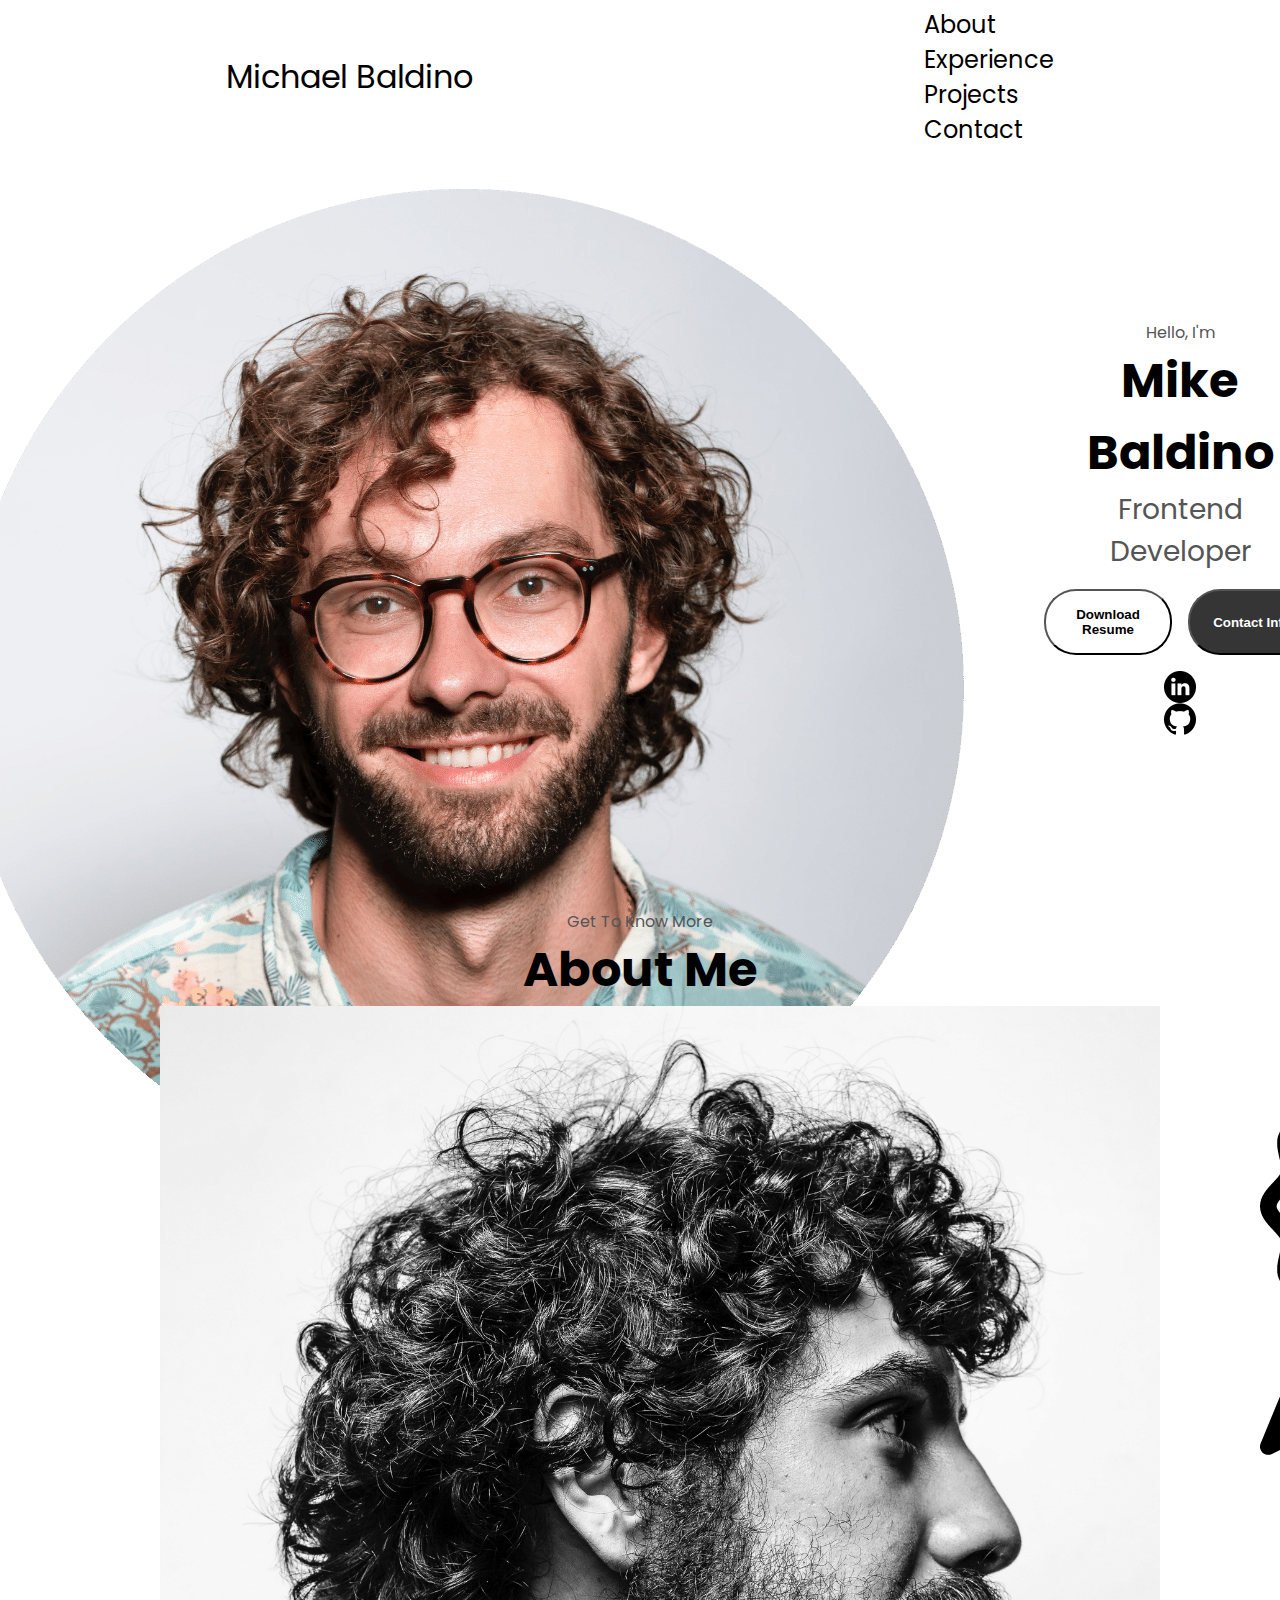
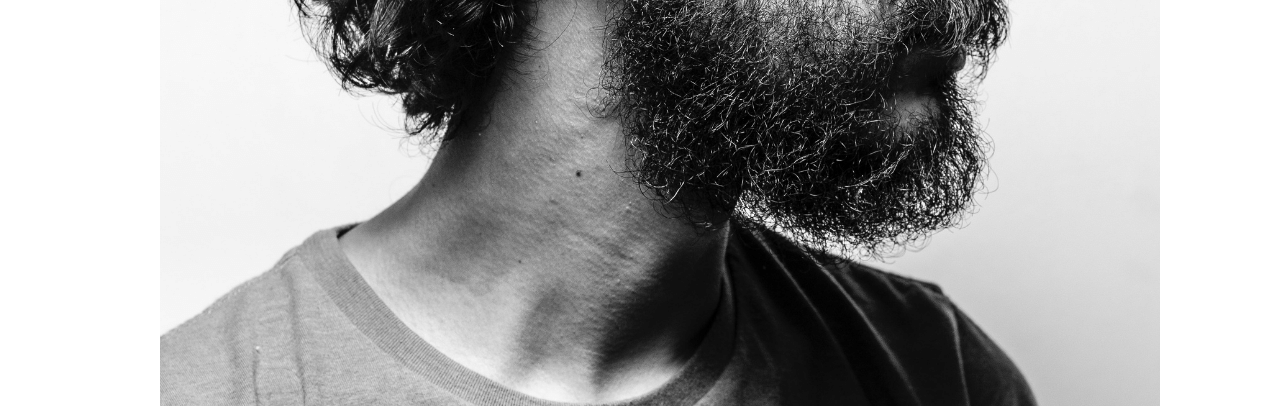
==== index.html @ d4e1bac2 "First Steps" ====
<!DOCTYPE html>
<html lang="en">
<head>
    <meta charset="UTF-8">
    <meta name="viewport" content="width=device-width, initial-scale=1.0">
    <title>My Portfolio</title>
    <link rel="stylesheet" href= "style.css" />
    <link rel="stylesheet" href= "mediaqueriers.css" />
</head>
<body>
    <nav id="desktop-nav">
        <div class="logo">Michael Baldino</div>
        <div>
            <ul class="nav-links">
                <li> <a href= "#about"> About</a></li> 
                <li> <a href= "#experience"> Experience</a></li> 
                <li> <a href= "#projects"> Projects</a></li> 
                <li> <a href= "#contact"> Contact</a></li> 
             </ul>
        </div>
    </nav>
    <nav id="hamburger-nav">
        <div class="logo">Michael Baldino</div>
        <div class="hamburger-menu">
            <div class="hamburger-icon" onclick="toggleMenu()">
                <span></span>
                <span></span>
                <span></span>
            </div>
            <div class="menu-links">
                <li> <a href= "#about" onclick="toggleMenu()"> About</a></li> 
                <li> <a href= "#experience" onclick="toggleMenu()"> Experience</a></li> 
                <li> <a href= "#projects" onclick="toggleMenu()"> Projects</a></li> 
                <li> <a href= "#contact" onclick="toggleMenu()"> Contact</a></li>  
            </div>
        </div>
    </nav>
    <section id="profile">
        <div class="section_pic-container">
            <img src="./assets/profile-pic.png" alt=" Pic of dude">
        </div>
        <div class="section__text">
            <p class="section__text__p1"> Hello, I'm</p>
            <h1 class = "title"> Mike Baldino</h1>
            <p class="section__text__p2">Frontend Developer</p>
            <div class="btn-container">
                <button class="btn btn-color-2" 
                onclick = "window.open('./assets/resume-example.pdf')">
                Download Resume
                </button>

                <button class="btn btn-color-1" 
                onclick = "location.href= './#contact'">
                Contact Info
                </button>
            </div>
            <div id="socials-container">
                <img src="./assets/linkedin.png" alt ="My linkedin Profile" class= "icon"
                onclick= "location.href= 'https://linkedin.com/'"
                />
            </div>
                <img src="./assets/github.png" 
                alt ="My github Profile" 
                class= "icon"
                onclick= "location.href= 'https://github.com/'"
            />
        </div>
        </div>
    </section>
    <section id="about"> 
        <p class="section__text__p1">Get To Know More</p>
        <h1 class ="title"> About Me</h1>
        <div class="section-container"> 
            <div class="section__pic--container">
                <img src="./assets/about-pic.png" 
                alt = "progile picture"
                class = "about-pic"
                />
            </div>
            <div class= "about-details-container">
                <div class="about-containers">
                    <div class="details-container">
                    <img src="./assets/experience.png" 
                    alt="expereince icon"
                    class = icon;
                    />
                    </div>
                </div>
                </div>
                </div>
    </section>
    <script src="script.js"></script>
</body>
</html>
---- style.css ----
/* General */
@import url('https://fonts.googleapis.com/css2?family=Poppins:wght@300;400;500;600&display=swap');
*{
    margin: 0;
    padding: 0;

}

body {
    font-family: "Poppins", sans-serif;
}

html {
    scroll-behavior: smooth;
}

p {
    color: rgb(85, 85, 85);
}

/* TRANSITION */

a, .btn {
    transition: all 300ms ease;
}

/* Desktop Nav */

nav, nav-links
 {
    display: flex;
}

nav {
    justify-content: space-around;
    align-items: center;
    height: 17vh;
}

.nav-links {
gap: 2rem;
list-style: none;
font-size: 1.5rem;
}

a {
    color: black;
    text-decoration: none;
    text-decoration-color: white;
}

a:hover { 
    color: grey;
    text-decoration: underline;
    text-underline-offset: 1rem;
    text-decoration-color: rgb(181, 181, 181);
}

.logo { 
    font-size: 2rem;
}

.logo:hover {
    cursor: default;
}

/*HAMBURGER MENU */

#hamburger-nav {
    display: none;
}

.hamburger-menu {
    position: relative;
    display: inline-block;
}

.hamburger-icon {
    display: flex;
    flex-direction: column;
    justify-content: space-between;
    height: 24px;
    width: 30px;
    cursor: pointer;
}

.hamburger-icon span {
    width: 100%;
    height: 2px;
    background-color: black;
    transition: all 0.3 ease-in-out;
} 

.menu-links {
    position: absolute;
    top: 100%;
    right: 0;
    background-color: white;
    width: fit-content;
    max-height: 0;
    overflow: hidden;
    transition: all 0.3 ease-in-out;
}

.menu-links a {
    display: block;
    padding: 10px;
    text-align: center;
    font-size: 1.5rem;
    color: black;
    text-decoration: none;
    transition: all 0.3 ease-in-out;
}

.menu-links li {
    list-style: none;
}

.menu-links.open {
    max-height: 300px;
}

.hamburger-icon.open span:first-child {
    transform: rotate(45deg) translate(10px, 5px);
}

.hamburger-icon.open span:child(2) {
  opacity: 0;
}

.hamburger-icon.open span:last-child {
    transform: rotate(-45deg) translate(10px, -5px);
}

.hamburger-icon span:first-child {
    transform: none;
}

.hamburger-icon span:first-child {
    opacity:1;
}

.hamburger-icon span:first-child {
    transform: none;
}

/* SECTIONS */

section {
    padding-top: 4vh;
    height: 96vh;
    margin: 0 10rem;
    box-sizing: border-box;
    min-height: fit-content;
}

.section-container {
    display:flex;
}

/* Profile Section */

#profile { 
    display: flex;
    justify-content: center;
    gap: 5rem;
    height: 80vh;
}

.section__pic-container {
    display: flex;
    height: 400px;
    width: 400px;
    margin: auto 0;
}

.section__text { 
    align-self: center;
    text-align: center; 
}

.section__text_p {
    font-weight: 600;
}

.section__text__p1 {
    text-align: center;
}

.section__text__p2 {
    font-size: 1.75rem;
    margin-bottom: 1rem;
}

.title {
    font-size: 3rem;
    text-align: center;
}

#socials-container { 
    display: flex;
    justify-content: center;
    margin-top: 1rem;
    gap: 1rem;
}

/* ICONS */

.icon { 
    cursor: pointer;
    height: 2rem;
}

/* BUTTONS */

.btn-container {
    display: flex;
    justify-content: center;
    gap: 1rem;
}

.btn {
    font-weight: 600;
    transition: all 300ms ease;
    padding: 1rem;
    width: 8rem;
    border-radius: 2rem;
}

.btn-color-1, .btn-color-2 {
    border: rgb(53,53, 53) 0.1 rem solid;
}

.btn-color-1:hover, .btn-color-2:hover {
    cursor: pointer;
}

.btn-color-1, .btn-color-2:hover {
    background: rgb(53, 53,53);
    color: white;
}

.btn-color-1:hover {
    background: rgb(0, 0, 0);
}

.btn-color-2 {
    background: none;
}

.btn-color-2:hover {
    border: rgb(255, 255, 255) 0.1rem solid;
}

.btn-container {
    gap: 1rem;
}
---- mediaqueriers.css ----
@media screen and (max-width: 1200px) {
    #desktop-nav {
        display: none;
    }
    #hamburger-nav {
        display: flex;
    }
}
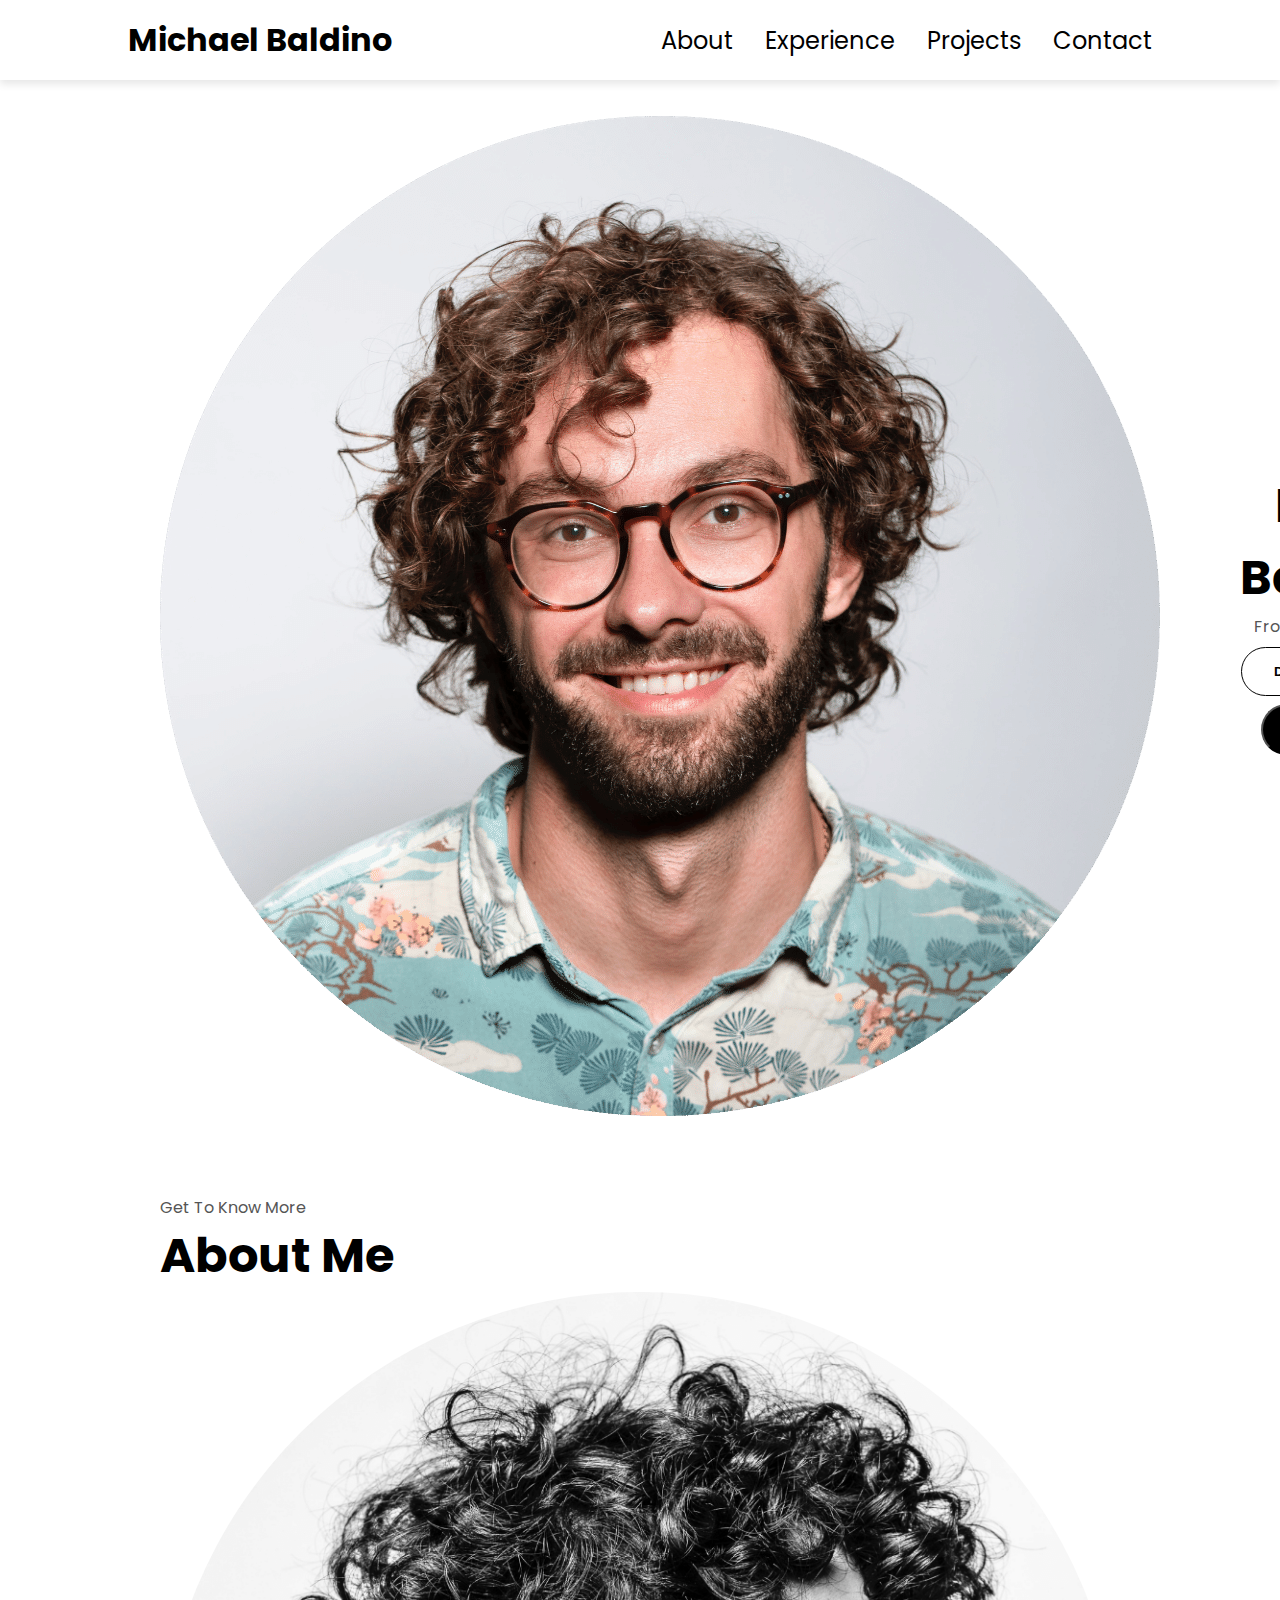
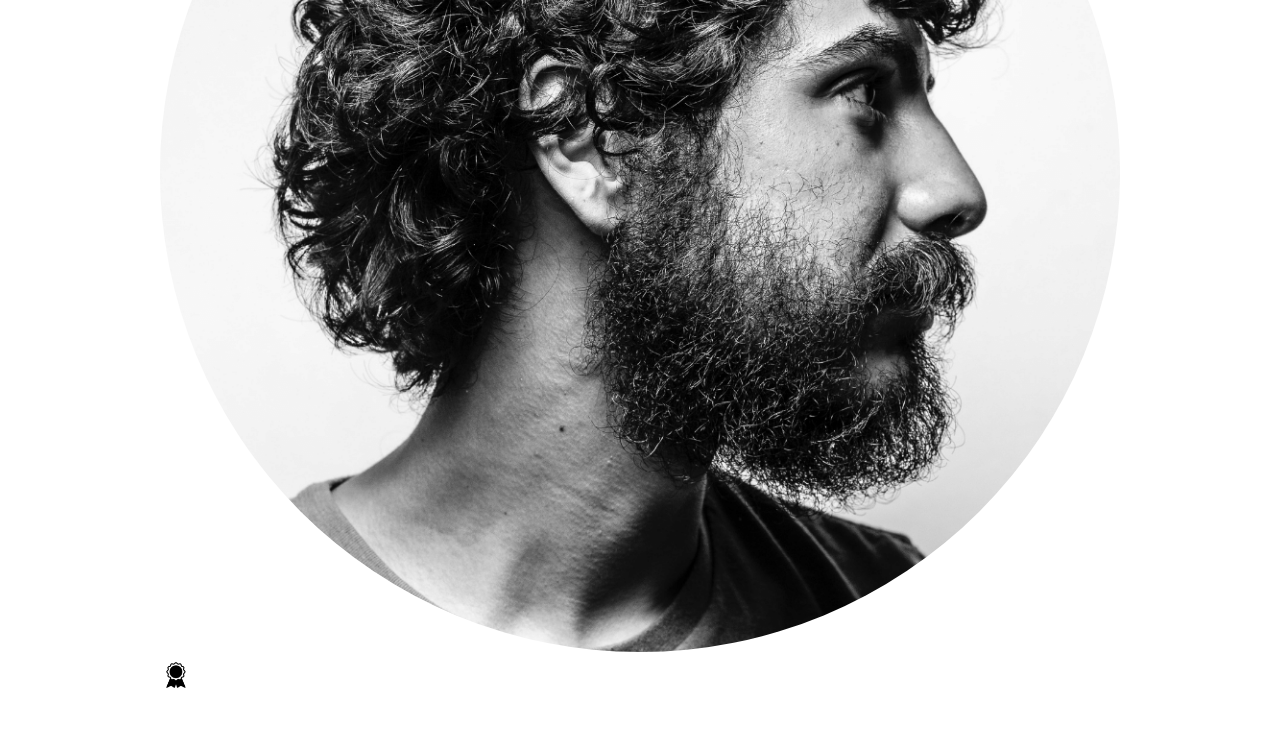
==== commit 9b02db49: "Addition of Projects page and Adding project" ====
--- a/index.html
+++ b/index.html
@@ -4,21 +4,22 @@
     <meta charset="UTF-8">
     <meta name="viewport" content="width=device-width, initial-scale=1.0">
     <title>My Portfolio</title>
-    <link rel="stylesheet" href= "style.css" />
-    <link rel="stylesheet" href= "mediaqueriers.css" />
+    <link rel="stylesheet" href="style.css" />
+    <link rel="stylesheet" href="mediaqueries.css" />
 </head>
 <body>
+    <!-- Desktop Navigation -->
     <nav id="desktop-nav">
         <div class="logo">Michael Baldino</div>
-        <div>
-            <ul class="nav-links">
-                <li> <a href= "#about"> About</a></li> 
-                <li> <a href= "#experience"> Experience</a></li> 
-                <li> <a href= "#projects"> Projects</a></li> 
-                <li> <a href= "#contact"> Contact</a></li> 
-             </ul>
-        </div>
+        <ul class="nav-links">
+            <li><a href="#about">About</a></li>
+            <li><a href="#experience">Experience</a></li>
+            <li><a href="projects.html">Projects</a></li>
+            <li><a href="#contact">Contact</a></li>
+        </ul>
     </nav>
+
+    <!-- Hamburger Navigation -->
     <nav id="hamburger-nav">
         <div class="logo">Michael Baldino</div>
         <div class="hamburger-menu">
@@ -27,68 +28,55 @@
                 <span></span>
                 <span></span>
             </div>
-            <div class="menu-links">
-                <li> <a href= "#about" onclick="toggleMenu()"> About</a></li> 
-                <li> <a href= "#experience" onclick="toggleMenu()"> Experience</a></li> 
-                <li> <a href= "#projects" onclick="toggleMenu()"> Projects</a></li> 
-                <li> <a href= "#contact" onclick="toggleMenu()"> Contact</a></li>  
-            </div>
+            <ul class="menu-links">
+                <li><a href="#about" onclick="toggleMenu()">About</a></li>
+                <li><a href="#experience" onclick="toggleMenu()">Experience</a></li>
+                <li><a href="projects.html">Projects</a></li>
+                <li><a href="#contact" onclick="toggleMenu()">Contact</a></li>
+            </ul>
         </div>
     </nav>
+
+    <!-- Profile Section -->
     <section id="profile">
         <div class="section_pic-container">
-            <img src="./assets/profile-pic.png" alt=" Pic of dude">
+            <img src="./assets/profile-pic.png" alt="Profile Picture of Michael Baldino">
         </div>
         <div class="section__text">
-            <p class="section__text__p1"> Hello, I'm</p>
-            <h1 class = "title"> Mike Baldino</h1>
+            <p class="section__text__p1">Hello, I'm</p>
+            <h1 class="title">Mike Baldino</h1>
             <p class="section__text__p2">Frontend Developer</p>
-            <div class="btn-container">
-                <button class="btn btn-color-2" 
-                onclick = "window.open('./assets/resume-example.pdf')">
-                Download Resume
+            <div class="btn-container"> 
+                <button class="btn btn-color-2" onclick="window.open('./assets/Michael_Baldino_Resume.pdf')">
+                    Download Resume
                 </button>
-
-                <button class="btn btn-color-1" 
-                onclick = "location.href= './#contact'">
-                Contact Info
+                <button class="btn btn-color-1" onclick="location.href='#contact'">
+                    Contact Info
                 </button>
             </div>
             <div id="socials-container">
-                <img src="./assets/linkedin.png" alt ="My linkedin Profile" class= "icon"
-                onclick= "location.href= 'https://linkedin.com/'"
-                />
+                <img src="./assets/linkedin.png" alt="LinkedIn Profile" class="icon" onclick="location.href='https://linkedin.com/'">
+                <img src="./assets/github.png" alt="GitHub Profile" class="icon" onclick="location.href='https://github.com/'">
             </div>
-                <img src="./assets/github.png" 
-                alt ="My github Profile" 
-                class= "icon"
-                onclick= "location.href= 'https://github.com/'"
-            />
-        </div>
         </div>
     </section>
-    <section id="about"> 
+
+    <!-- About Section -->
+    <section id="about">
         <p class="section__text__p1">Get To Know More</p>
-        <h1 class ="title"> About Me</h1>
-        <div class="section-container"> 
-            <div class="section__pic--container">
-                <img src="./assets/about-pic.png" 
-                alt = "progile picture"
-                class = "about-pic"
-                />
+        <h1 class="title">About Me</h1>
+        <div class="section-container">
+            <div class="section__pic-container">
+                <img src="./assets/about-pic.png" alt="Profile Picture" class="about-pic">
             </div>
-            <div class= "about-details-container">
-                <div class="about-containers">
-                    <div class="details-container">
-                    <img src="./assets/experience.png" 
-                    alt="expereince icon"
-                    class = icon;
-                    />
-                    </div>
+            <div class="about-details-container">
+                <div class="details-container">
+                    <img src="./assets/experience.png" alt="Experience Icon" class="icon">
                 </div>
-                </div>
-                </div>
+            </div>
+        </div>
     </section>
+
     <script src="script.js"></script>
 </body>
-</html>+</html>
--- a/style.css
+++ b/style.css
@@ -1,9 +1,10 @@
 /* General */
 @import url('https://fonts.googleapis.com/css2?family=Poppins:wght@300;400;500;600&display=swap');
-*{
+
+* {
     margin: 0;
     padding: 0;
-
+    box-sizing: border-box;
 }
 
 body {
@@ -18,240 +19,202 @@
     color: rgb(85, 85, 85);
 }
 
-/* TRANSITION */
-
-a, .btn {
-    transition: all 300ms ease;
-}
-
-/* Desktop Nav */
-
-nav, nav-links
- {
-    display: flex;
-}
-
+/* Desktop Navigation */
 nav {
-    justify-content: space-around;
+    display: flex;
+    justify-content: space-between;
     align-items: center;
-    height: 17vh;
+    padding: 1rem 10%;
+    background: #fff;
+    box-shadow: 0px 4px 8px rgba(0, 0, 0, 0.1);
 }
 
 .nav-links {
-gap: 2rem;
-list-style: none;
-font-size: 1.5rem;
-}
-
-a {
+    list-style: none;
+    display: flex;
+    gap: 2rem;
+}
+
+.nav-links li a {
     color: black;
     text-decoration: none;
-    text-decoration-color: white;
-}
-
-a:hover { 
+    font-size: 1.5rem;
+    transition: color 300ms ease;
+}
+
+.nav-links li a:hover {
     color: grey;
     text-decoration: underline;
-    text-underline-offset: 1rem;
-    text-decoration-color: rgb(181, 181, 181);
-}
-
-.logo { 
+    text-underline-offset: 0.5rem;
+}
+
+.logo {
     font-size: 2rem;
-}
-
-.logo:hover {
+    font-weight: bold;
     cursor: default;
 }
 
-/*HAMBURGER MENU */
-
+/* Hamburger Navigation */
 #hamburger-nav {
     display: none;
 }
 
 .hamburger-menu {
     position: relative;
-    display: inline-block;
 }
 
 .hamburger-icon {
     display: flex;
     flex-direction: column;
     justify-content: space-between;
+    width: 30px;
     height: 24px;
-    width: 30px;
     cursor: pointer;
 }
 
 .hamburger-icon span {
-    width: 100%;
     height: 2px;
     background-color: black;
-    transition: all 0.3 ease-in-out;
-} 
+    transition: all 0.3s ease-in-out;
+}
 
 .menu-links {
     position: absolute;
     top: 100%;
     right: 0;
     background-color: white;
-    width: fit-content;
+    overflow: hidden;
     max-height: 0;
-    overflow: hidden;
-    transition: all 0.3 ease-in-out;
-}
-
-.menu-links a {
+    transition: max-height 0.3s ease-in-out;
+}
+
+.menu-links.open {
+    max-height: 300px;
+}
+
+.menu-links li {
+    list-style: none;
+}
+
+.menu-links li a {
     display: block;
     padding: 10px;
-    text-align: center;
     font-size: 1.5rem;
     color: black;
     text-decoration: none;
-    transition: all 0.3 ease-in-out;
-}
-
-.menu-links li {
-    list-style: none;
-}
-
-.menu-links.open {
-    max-height: 300px;
-}
-
-.hamburger-icon.open span:first-child {
-    transform: rotate(45deg) translate(10px, 5px);
-}
-
-.hamburger-icon.open span:child(2) {
-  opacity: 0;
-}
-
-.hamburger-icon.open span:last-child {
-    transform: rotate(-45deg) translate(10px, -5px);
-}
-
-.hamburger-icon span:first-child {
-    transform: none;
-}
-
-.hamburger-icon span:first-child {
-    opacity:1;
-}
-
-.hamburger-icon span:first-child {
-    transform: none;
-}
-
-/* SECTIONS */
-
+}
+
+.menu-links li a:hover {
+    color: grey;
+}
+
+/* Sections */
 section {
-    padding-top: 4vh;
-    height: 96vh;
-    margin: 0 10rem;
-    box-sizing: border-box;
-    min-height: fit-content;
-}
-
-.section-container {
-    display:flex;
-}
-
-/* Profile Section */
-
-#profile { 
-    display: flex;
-    justify-content: center;
+    padding: 4vh 10rem;
+}
+
+#profile {
+    display: flex;
+    justify-content: space-between;
+    align-items: center;
     gap: 5rem;
-    height: 80vh;
-}
-
-.section__pic-container {
-    display: flex;
-    height: 400px;
-    width: 400px;
-    margin: auto 0;
-}
-
-.section__text { 
-    align-self: center;
-    text-align: center; 
-}
-
-.section__text_p {
-    font-weight: 600;
-}
-
-.section__text__p1 {
+}
+
+.section__pic-container img {
+    width: 100%;
+    height: auto;
+    border-radius: 50%;
+}
+
+.section__text {
     text-align: center;
-}
-
-.section__text__p2 {
-    font-size: 1.75rem;
-    margin-bottom: 1rem;
 }
 
 .title {
     font-size: 3rem;
+}
+
+/* Buttons */
+.btn {
+    padding: 1rem 2rem;
+    font-weight: 600;
+    border-radius: 2rem;
+    cursor: pointer;
+    transition: background-color 300ms ease, color 300ms ease;
+}
+
+.btn-color-1 {
+    background: black;
+    color: white;
+}
+
+.btn-color-1:hover {
+    background: rgb(53, 53, 53);
+}
+
+.btn-color-2 {
+    background: white;
+    color: black;
+    border: 1px solid black;
+}
+
+.btn-color-2:hover {
+    background: rgb(53, 53, 53);
+    color: white;
+}
+
+/* Icons */
+.icon {
+    height: 2rem;
+    cursor: pointer;
+}
+/* Projects Section */
+#projects {
+    padding: 4vh 10rem;
     text-align: center;
-}
-
-#socials-container { 
-    display: flex;
+    background-color: #f8f9fa;
+}
+
+.projects-container {
+    display: flex;
+    flex-wrap: wrap;
     justify-content: center;
-    margin-top: 1rem;
-    gap: 1rem;
-}
-
-/* ICONS */
-
-.icon { 
-    cursor: pointer;
-    height: 2rem;
-}
-
-/* BUTTONS */
-
-.btn-container {
-    display: flex;
-    justify-content: center;
-    gap: 1rem;
+    gap: 2rem;
+    margin-top: 2rem;
+}
+
+.project-card {
+    background: white;
+    border-radius: 10px;
+    box-shadow: 0px 4px 8px rgba(0, 0, 0, 0.1);
+    width: 300px;
+    padding: 1.5rem;
+    text-align: center;
+    transition: transform 0.3s ease, box-shadow 0.3s ease;
+}
+
+.project-card:hover {
+    transform: translateY(-10px);
+    box-shadow: 0px 8px 16px rgba(0, 0, 0, 0.2);
+}
+
+.project-image {
+    width: 100%;
+    height: auto;
+    border-radius: 5px;
+}
+
+.project-title {
+    font-size: 1.5rem;
+    margin: 1rem 0;
+}
+
+.project-description {
+    font-size: 1rem;
+    color: rgb(85, 85, 85);
+    margin-bottom: 1.5rem;
 }
 
 .btn {
-    font-weight: 600;
-    transition: all 300ms ease;
-    padding: 1rem;
-    width: 8rem;
-    border-radius: 2rem;
-}
-
-.btn-color-1, .btn-color-2 {
-    border: rgb(53,53, 53) 0.1 rem solid;
-}
-
-.btn-color-1:hover, .btn-color-2:hover {
-    cursor: pointer;
-}
-
-.btn-color-1, .btn-color-2:hover {
-    background: rgb(53, 53,53);
-    color: white;
-}
-
-.btn-color-1:hover {
-    background: rgb(0, 0, 0);
-}
-
-.btn-color-2 {
-    background: none;
-}
-
-.btn-color-2:hover {
-    border: rgb(255, 255, 255) 0.1rem solid;
-}
-
-.btn-container {
-    gap: 1rem;
-}
+    margin-top: 0.5rem;
+}
